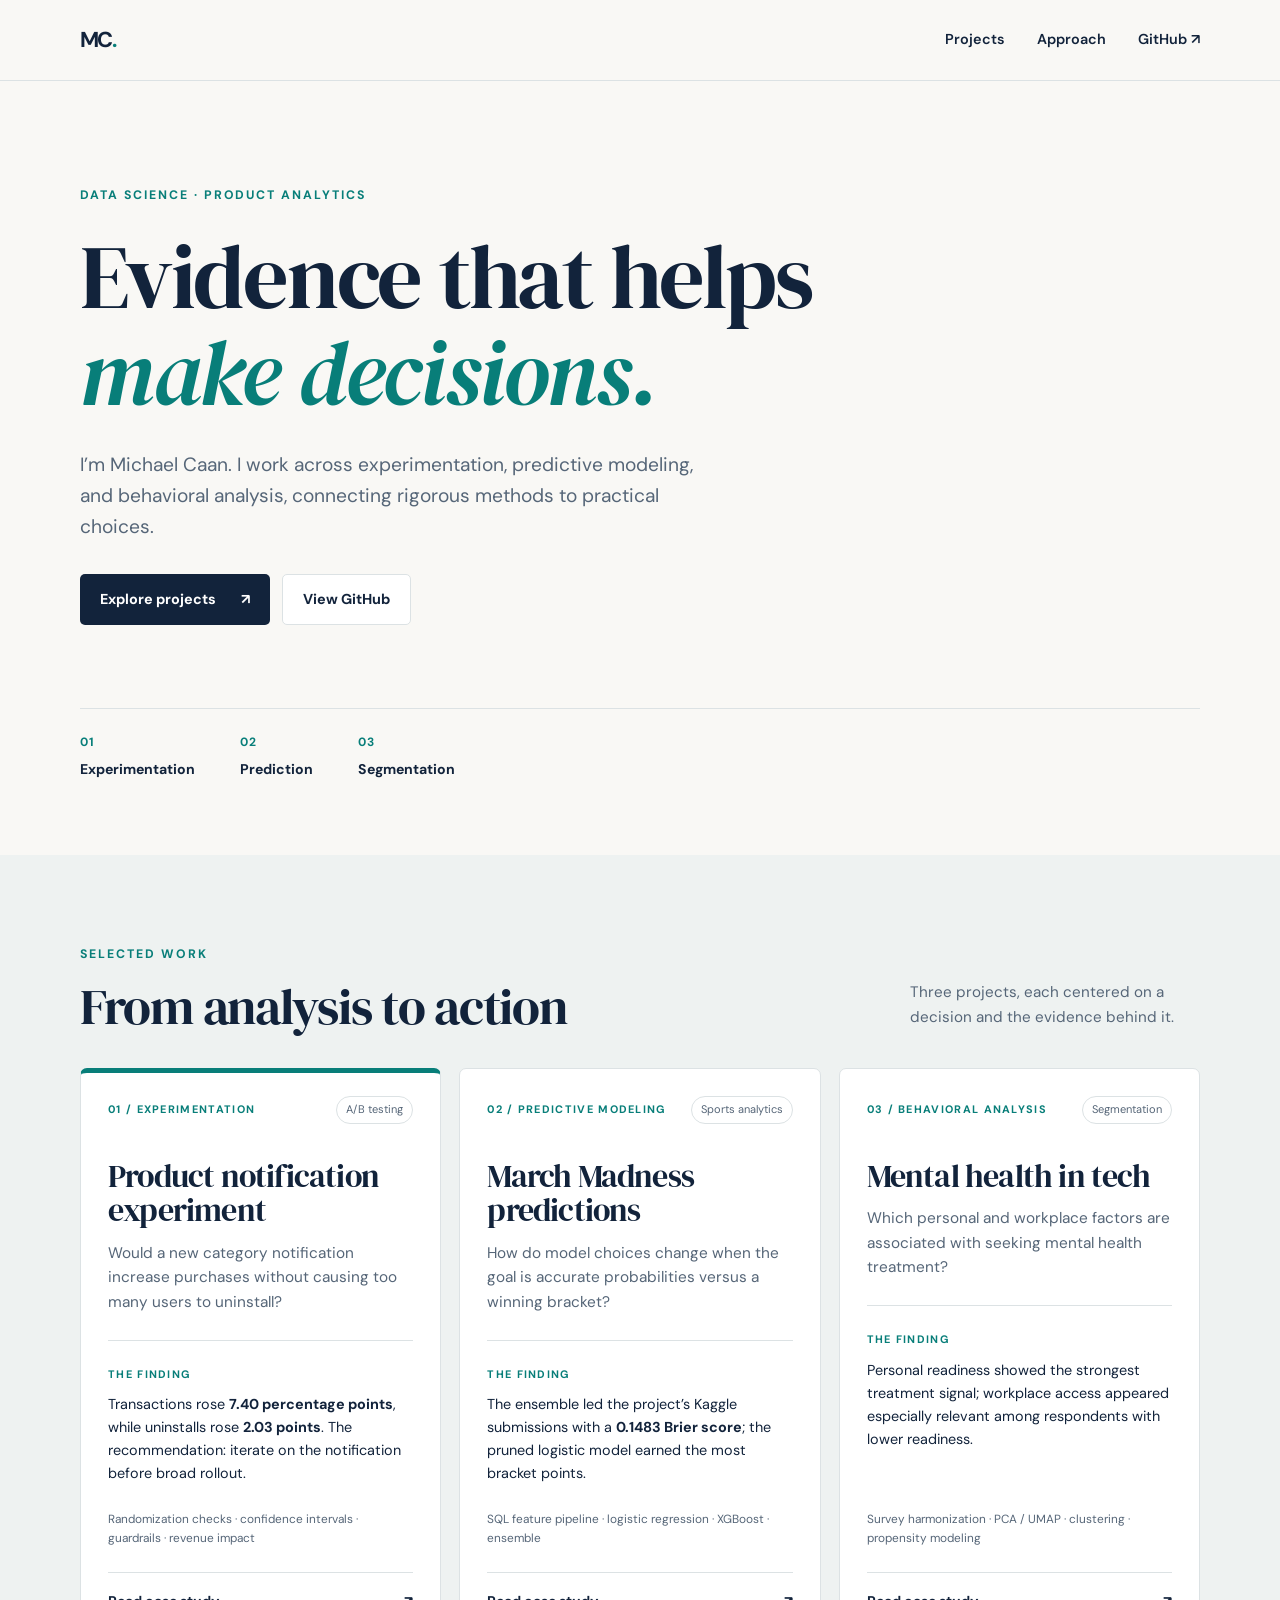
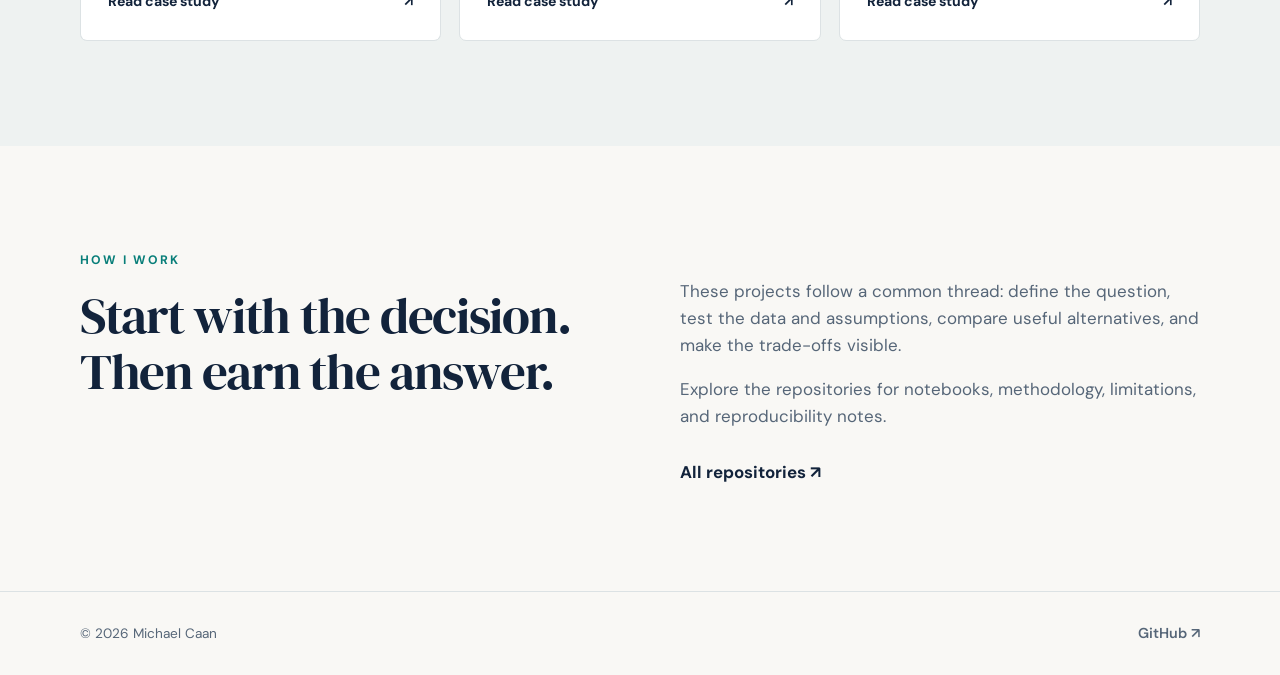
==== index.html @ 9678c69a "Add portfolio homepage for GitHub Pages" ====
<!doctype html>
<html lang="en">
<head>
  <meta charset="utf-8">
  <meta name="viewport" content="width=device-width, initial-scale=1">
  <meta name="description" content="Michael Caan's data science portfolio: experimentation, predictive modeling, and behavioral segmentation.">
  <meta name="theme-color" content="#12233b">
  <meta property="og:title" content="Michael Caan | Data Science Portfolio">
  <meta property="og:description" content="Data science projects in experimentation, predictive modeling, and behavioral segmentation.">
  <meta property="og:type" content="website">
  <meta property="og:url" content="https://mcaan.github.io/portfolio/">
  <title>Michael Caan | Data Science Portfolio</title>
  <link rel="canonical" href="https://mcaan.github.io/portfolio/">
  <link rel="stylesheet" href="styles.css">
</head>
<body>
  <a class="skip-link" href="#main">Skip to content</a>
  <header class="site-header">
    <div class="wrap header-inner">
      <a class="brand" href="#top" aria-label="Michael Caan, home">MC<span class="brand-dot">.</span></a>
      <nav aria-label="Main navigation">
        <a href="#work">Projects</a>
        <a href="#approach">Approach</a>
        <a href="https://github.com/mcaan" target="_blank" rel="noopener noreferrer">GitHub <span aria-hidden="true">↗</span></a>
      </nav>
    </div>
  </header>

  <main id="main">
    <section class="hero wrap" id="top" aria-labelledby="hero-title">
      <p class="eyebrow">DATA SCIENCE · PRODUCT ANALYTICS</p>
      <h1 id="hero-title">Evidence that helps<br><em>make decisions.</em></h1>
      <p class="hero-copy">I’m Michael Caan. I work across experimentation, predictive modeling, and behavioral analysis, connecting rigorous methods to practical choices.</p>
      <div class="hero-actions">
        <a class="button button-primary" href="#work">Explore projects <span aria-hidden="true">↗</span></a>
        <a class="button button-secondary" href="https://github.com/mcaan" target="_blank" rel="noopener noreferrer">View GitHub</a>
      </div>
      <div class="hero-stats" aria-label="Portfolio themes">
        <span>01 <strong>Experimentation</strong></span>
        <span>02 <strong>Prediction</strong></span>
        <span>03 <strong>Segmentation</strong></span>
      </div>
    </section>

    <section class="projects" id="work" aria-labelledby="work-title">
      <div class="wrap">
        <div class="section-heading"><div><p class="eyebrow">SELECTED WORK</p><h2 id="work-title">From analysis to action</h2></div><p>Three projects, each centered on a decision and the evidence behind it.</p></div>
        <div class="project-grid">
          <article class="project-card featured">
            <div class="card-top"><span class="project-number">01 / EXPERIMENTATION</span><span class="pill">A/B testing</span></div>
            <h3>Product notification experiment</h3>
            <p class="card-summary">Would a new category notification increase purchases without causing too many users to uninstall?</p>
            <div class="finding"><span>THE FINDING</span><p>Transactions rose <strong>7.40 percentage points</strong>, while uninstalls rose <strong>2.03 points</strong>. The recommendation: iterate on the notification before broad rollout.</p></div>
            <p class="methods">Randomization checks · confidence intervals · guardrails · revenue impact</p>
            <a class="card-link" href="https://github.com/mcaan/Product-Notification-AB-Test" target="_blank" rel="noopener noreferrer" aria-label="Read the product notification experiment on GitHub">Read case study <span aria-hidden="true">↗</span></a>
          </article>

          <article class="project-card">
            <div class="card-top"><span class="project-number">02 / PREDICTIVE MODELING</span><span class="pill">Sports analytics</span></div>
            <h3>March Madness predictions</h3>
            <p class="card-summary">How do model choices change when the goal is accurate probabilities versus a winning bracket?</p>
            <div class="finding"><span>THE FINDING</span><p>The ensemble led the project’s Kaggle submissions with a <strong>0.1483 Brier score</strong>; the pruned logistic model earned the most bracket points.</p></div>
            <p class="methods">SQL feature pipeline · logistic regression · XGBoost · ensemble</p>
            <a class="card-link" href="https://github.com/mcaan/NCAA-March-Madness-2026" target="_blank" rel="noopener noreferrer" aria-label="Read the March Madness prediction project on GitHub">Read case study <span aria-hidden="true">↗</span></a>
          </article>

          <article class="project-card">
            <div class="card-top"><span class="project-number">03 / BEHAVIORAL ANALYSIS</span><span class="pill">Segmentation</span></div>
            <h3>Mental health in tech</h3>
            <p class="card-summary">Which personal and workplace factors are associated with seeking mental health treatment?</p>
            <div class="finding"><span>THE FINDING</span><p>Personal readiness showed the strongest treatment signal; workplace access appeared especially relevant among respondents with lower readiness.</p></div>
            <p class="methods">Survey harmonization · PCA / UMAP · clustering · propensity modeling</p>
            <a class="card-link" href="https://github.com/mcaan/Open-Sourcing-Mental-Health" target="_blank" rel="noopener noreferrer" aria-label="Read the mental health in tech project on GitHub">Read case study <span aria-hidden="true">↗</span></a>
          </article>
        </div>
      </div>
    </section>

    <section class="approach wrap" id="approach" aria-labelledby="approach-title">
      <div><p class="eyebrow">HOW I WORK</p><h2 id="approach-title">Start with the decision.<br>Then earn the answer.</h2></div>
      <div class="approach-copy"><p>These projects follow a common thread: define the question, test the data and assumptions, compare useful alternatives, and make the trade-offs visible.</p><p>Explore the repositories for notebooks, methodology, limitations, and reproducibility notes.</p><a class="text-link" href="https://github.com/mcaan?tab=repositories" target="_blank" rel="noopener noreferrer">All repositories <span aria-hidden="true">↗</span></a></div>
    </section>
  </main>

  <footer class="site-footer"><div class="wrap footer-inner"><span>© <span id="year">2026</span> Michael Caan</span><a href="https://github.com/mcaan" target="_blank" rel="noopener noreferrer">GitHub <span aria-hidden="true">↗</span></a></div></footer>
  <script>document.getElementById('year').textContent = new Date().getFullYear();</script>
</body>
</html>
---- styles.css ----
@import url('https://fonts.googleapis.com/css2?family=DM+Sans:wght@400;500;600;700&family=DM+Serif+Display:ital@0;1&display=swap');

:root{color-scheme:light;--ink:#12233b;--muted:#566678;--paper:#f9f8f5;--white:#fff;--line:#dce2e4;--accent:#087e79;--accent-dark:#065e5a}*{box-sizing:border-box}html{scroll-behavior:smooth}body{margin:0;background:var(--paper);color:var(--ink);font-family:'DM Sans',Arial,sans-serif;line-height:1.6}a{color:inherit}a:focus-visible{outline:3px solid var(--accent);outline-offset:4px}.wrap{width:min(1120px,calc(100% - 48px));margin-inline:auto}.skip-link{position:absolute;left:12px;top:-60px;background:var(--ink);color:white;padding:10px 16px;z-index:5}.skip-link:focus{top:12px}.site-header{border-bottom:1px solid var(--line);background:rgba(249,248,245,.96)}.header-inner,.footer-inner{display:flex;align-items:center;justify-content:space-between}.header-inner{min-height:80px}.brand{text-decoration:none;font-weight:700;font-size:1.35rem;letter-spacing:-.07em}.brand-dot{color:var(--accent)}nav{display:flex;gap:32px}nav a,.footer-inner a{text-decoration:none;font-size:.9rem;font-weight:600}nav a:hover,.footer-inner a:hover,.text-link:hover{color:var(--accent)}.hero{padding:105px 0 75px}.eyebrow{font-size:.77rem;letter-spacing:.16em;font-weight:700;color:var(--accent);margin:0 0 23px}.hero h1,h2,h3{font-family:'DM Serif Display',Georgia,serif;font-weight:400;line-height:1.08;letter-spacing:-.025em}.hero h1{font-size:clamp(3.45rem,7vw,6.75rem);margin:0 0 28px}.hero h1 em{color:var(--accent);font-weight:400}.hero-copy{font-size:1.2rem;max-width:620px;color:var(--muted);margin:0 0 32px}.hero-actions{display:flex;gap:12px;flex-wrap:wrap}.button{display:inline-flex;align-items:center;justify-content:space-between;gap:25px;border-radius:5px;padding:13px 20px;text-decoration:none;font-weight:700;font-size:.9rem}.button-primary{background:var(--ink);color:white}.button-primary:hover{background:var(--accent-dark)}.button-secondary{border:1px solid var(--line);background:white}.button-secondary:hover{border-color:var(--accent)}.hero-stats{display:flex;gap:45px;margin-top:83px;border-top:1px solid var(--line);padding-top:24px;color:var(--accent);font-size:.75rem;font-weight:700;letter-spacing:.08em}.hero-stats strong{display:block;color:var(--ink);font-size:.88rem;letter-spacing:0;margin-top:5px}.projects{background:#eef2f1;padding:90px 0 105px}.section-heading{display:flex;align-items:end;justify-content:space-between;gap:40px;margin-bottom:34px}.section-heading .eyebrow{margin-bottom:14px}.section-heading h2,.approach h2{font-size:clamp(2.3rem,4vw,3.8rem);margin:0}.section-heading>p{max-width:290px;color:var(--muted);margin:0 0 5px;font-size:.95rem}.project-grid{display:grid;grid-template-columns:repeat(3,minmax(0,1fr));gap:18px}.project-card{background:var(--white);border:1px solid var(--line);border-radius:7px;padding:27px;display:flex;flex-direction:column;min-height:480px}.project-card.featured{border-top:5px solid var(--accent);padding-top:23px}.card-top{display:flex;justify-content:space-between;align-items:center;gap:8px}.project-number,.finding>span{font-size:.68rem;font-weight:700;letter-spacing:.12em;color:var(--accent)}.pill{font-size:.69rem;border:1px solid var(--line);border-radius:30px;padding:4px 9px;white-space:nowrap;color:var(--muted)}.project-card h3{font-size:2rem;margin:35px 0 13px}.card-summary{font-size:.96rem;color:var(--muted);margin:0 0 25px}.finding{border-top:1px solid var(--line);padding-top:19px}.finding p{font-size:.9rem;margin:8px 0 0}.methods{font-size:.74rem;color:var(--muted);margin:auto 0 24px;padding-top:25px}.card-link{border-top:1px solid var(--line);padding-top:17px;display:flex;justify-content:space-between;text-decoration:none;font-weight:700;font-size:.88rem}.card-link:hover{color:var(--accent)}.approach{padding:105px 0;display:grid;grid-template-columns:1fr 1fr;gap:80px}.approach .eyebrow{margin-bottom:18px}.approach-copy{color:var(--muted);font-size:1.06rem;padding-top:27px}.approach-copy p:first-child{margin-top:0}.text-link{display:inline-block;color:var(--ink);font-weight:700;text-decoration:none;margin-top:12px}.site-footer{border-top:1px solid var(--line);padding:30px 0;color:var(--muted);font-size:.85rem}@media(max-width:900px){.project-grid{grid-template-columns:1fr 1fr}.project-card{min-height:440px}.approach{gap:35px}}@media(max-width:650px){.wrap{width:min(100% - 32px,1120px)}.header-inner{min-height:65px}nav{gap:15px}nav a{font-size:.78rem}.hero{padding:75px 0 60px}.hero-stats{gap:18px;flex-wrap:wrap;margin-top:60px}.hero-stats span{min-width:120px}.section-heading{display:block}.section-heading>p{margin-top:15px}.projects{padding:65px 0}.project-grid,.approach{grid-template-columns:1fr}.project-card{min-height:0}.methods{margin-top:24px}.approach{padding:75px 0;gap:12px}.approach-copy{padding-top:0}}
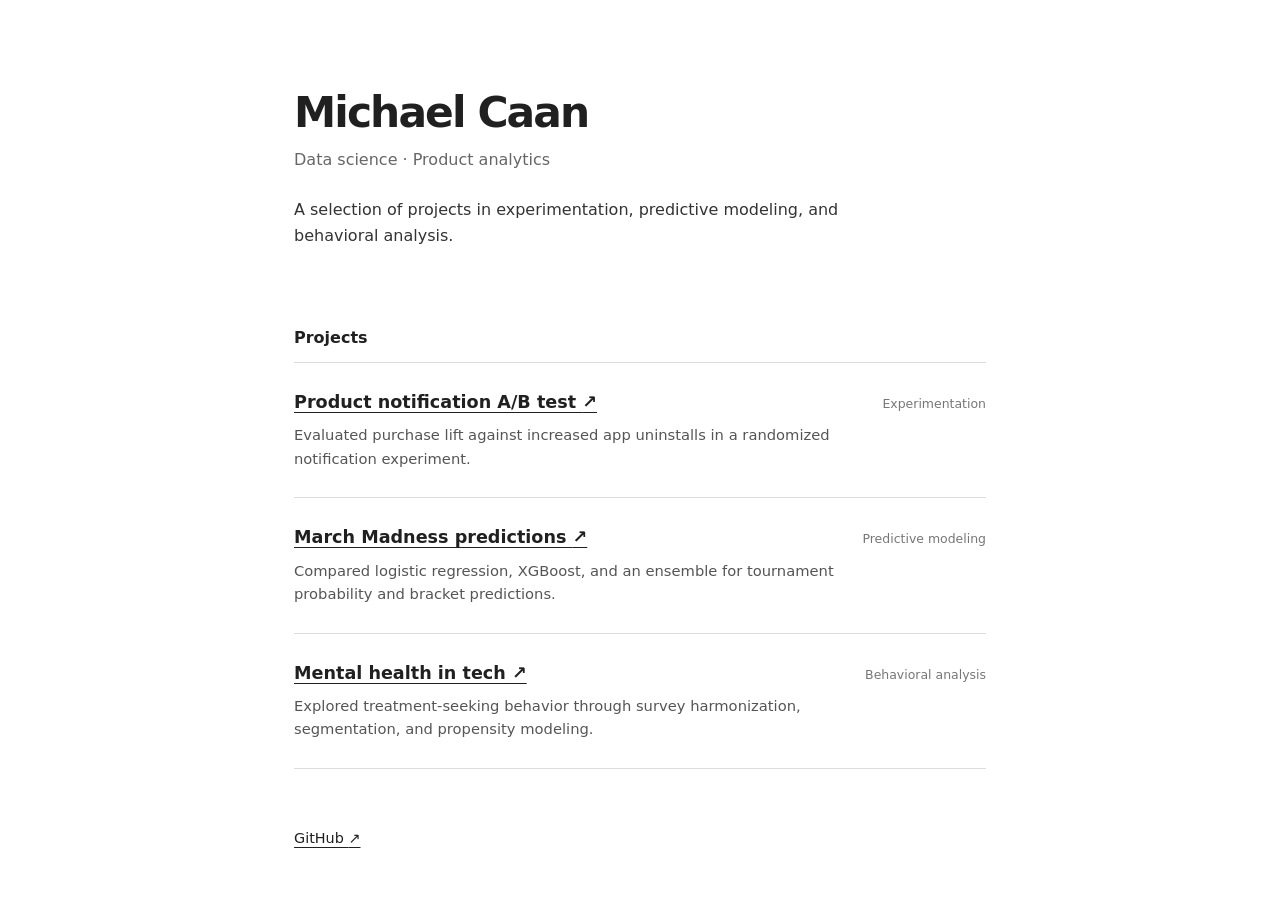
==== commit 0917216b: "Simplify portfolio homepage" ====
--- a/index.html
+++ b/index.html
@@ -3,86 +3,38 @@
 <head>
   <meta charset="utf-8">
   <meta name="viewport" content="width=device-width, initial-scale=1">
-  <meta name="description" content="Michael Caan's data science portfolio: experimentation, predictive modeling, and behavioral segmentation.">
-  <meta name="theme-color" content="#12233b">
-  <meta property="og:title" content="Michael Caan | Data Science Portfolio">
-  <meta property="og:description" content="Data science projects in experimentation, predictive modeling, and behavioral segmentation.">
-  <meta property="og:type" content="website">
-  <meta property="og:url" content="https://mcaan.github.io/portfolio/">
-  <title>Michael Caan | Data Science Portfolio</title>
+  <meta name="description" content="Michael Caan's data science projects in experimentation, predictive modeling, and behavioral analysis.">
+  <title>Michael Caan — Data Science</title>
   <link rel="canonical" href="https://mcaan.github.io/portfolio/">
   <link rel="stylesheet" href="styles.css">
 </head>
 <body>
-  <a class="skip-link" href="#main">Skip to content</a>
-  <header class="site-header">
-    <div class="wrap header-inner">
-      <a class="brand" href="#top" aria-label="Michael Caan, home">MC<span class="brand-dot">.</span></a>
-      <nav aria-label="Main navigation">
-        <a href="#work">Projects</a>
-        <a href="#approach">Approach</a>
-        <a href="https://github.com/mcaan" target="_blank" rel="noopener noreferrer">GitHub <span aria-hidden="true">↗</span></a>
-      </nav>
-    </div>
-  </header>
+  <main class="container">
+    <header class="intro">
+      <h1>Michael Caan</h1>
+      <p>Data science · Product analytics</p>
+      <p class="bio">A selection of projects in experimentation, predictive modeling, and behavioral analysis.</p>
+    </header>
 
-  <main id="main">
-    <section class="hero wrap" id="top" aria-labelledby="hero-title">
-      <p class="eyebrow">DATA SCIENCE · PRODUCT ANALYTICS</p>
-      <h1 id="hero-title">Evidence that helps<br><em>make decisions.</em></h1>
-      <p class="hero-copy">I’m Michael Caan. I work across experimentation, predictive modeling, and behavioral analysis, connecting rigorous methods to practical choices.</p>
-      <div class="hero-actions">
-        <a class="button button-primary" href="#work">Explore projects <span aria-hidden="true">↗</span></a>
-        <a class="button button-secondary" href="https://github.com/mcaan" target="_blank" rel="noopener noreferrer">View GitHub</a>
-      </div>
-      <div class="hero-stats" aria-label="Portfolio themes">
-        <span>01 <strong>Experimentation</strong></span>
-        <span>02 <strong>Prediction</strong></span>
-        <span>03 <strong>Segmentation</strong></span>
-      </div>
+    <section aria-labelledby="projects-heading">
+      <h2 id="projects-heading">Projects</h2>
+      <ul class="projects">
+        <li>
+          <div class="project-heading"><h3><a href="https://github.com/mcaan/Product-Notification-AB-Test">Product notification A/B test <span aria-hidden="true">↗</span></a></h3><span>Experimentation</span></div>
+          <p>Evaluated purchase lift against increased app uninstalls in a randomized notification experiment.</p>
+        </li>
+        <li>
+          <div class="project-heading"><h3><a href="https://github.com/mcaan/NCAA-March-Madness-2026">March Madness predictions <span aria-hidden="true">↗</span></a></h3><span>Predictive modeling</span></div>
+          <p>Compared logistic regression, XGBoost, and an ensemble for tournament probability and bracket predictions.</p>
+        </li>
+        <li>
+          <div class="project-heading"><h3><a href="https://github.com/mcaan/Open-Sourcing-Mental-Health">Mental health in tech <span aria-hidden="true">↗</span></a></h3><span>Behavioral analysis</span></div>
+          <p>Explored treatment-seeking behavior through survey harmonization, segmentation, and propensity modeling.</p>
+        </li>
+      </ul>
     </section>
 
-    <section class="projects" id="work" aria-labelledby="work-title">
-      <div class="wrap">
-        <div class="section-heading"><div><p class="eyebrow">SELECTED WORK</p><h2 id="work-title">From analysis to action</h2></div><p>Three projects, each centered on a decision and the evidence behind it.</p></div>
-        <div class="project-grid">
-          <article class="project-card featured">
-            <div class="card-top"><span class="project-number">01 / EXPERIMENTATION</span><span class="pill">A/B testing</span></div>
-            <h3>Product notification experiment</h3>
-            <p class="card-summary">Would a new category notification increase purchases without causing too many users to uninstall?</p>
-            <div class="finding"><span>THE FINDING</span><p>Transactions rose <strong>7.40 percentage points</strong>, while uninstalls rose <strong>2.03 points</strong>. The recommendation: iterate on the notification before broad rollout.</p></div>
-            <p class="methods">Randomization checks · confidence intervals · guardrails · revenue impact</p>
-            <a class="card-link" href="https://github.com/mcaan/Product-Notification-AB-Test" target="_blank" rel="noopener noreferrer" aria-label="Read the product notification experiment on GitHub">Read case study <span aria-hidden="true">↗</span></a>
-          </article>
-
-          <article class="project-card">
-            <div class="card-top"><span class="project-number">02 / PREDICTIVE MODELING</span><span class="pill">Sports analytics</span></div>
-            <h3>March Madness predictions</h3>
-            <p class="card-summary">How do model choices change when the goal is accurate probabilities versus a winning bracket?</p>
-            <div class="finding"><span>THE FINDING</span><p>The ensemble led the project’s Kaggle submissions with a <strong>0.1483 Brier score</strong>; the pruned logistic model earned the most bracket points.</p></div>
-            <p class="methods">SQL feature pipeline · logistic regression · XGBoost · ensemble</p>
-            <a class="card-link" href="https://github.com/mcaan/NCAA-March-Madness-2026" target="_blank" rel="noopener noreferrer" aria-label="Read the March Madness prediction project on GitHub">Read case study <span aria-hidden="true">↗</span></a>
-          </article>
-
-          <article class="project-card">
-            <div class="card-top"><span class="project-number">03 / BEHAVIORAL ANALYSIS</span><span class="pill">Segmentation</span></div>
-            <h3>Mental health in tech</h3>
-            <p class="card-summary">Which personal and workplace factors are associated with seeking mental health treatment?</p>
-            <div class="finding"><span>THE FINDING</span><p>Personal readiness showed the strongest treatment signal; workplace access appeared especially relevant among respondents with lower readiness.</p></div>
-            <p class="methods">Survey harmonization · PCA / UMAP · clustering · propensity modeling</p>
-            <a class="card-link" href="https://github.com/mcaan/Open-Sourcing-Mental-Health" target="_blank" rel="noopener noreferrer" aria-label="Read the mental health in tech project on GitHub">Read case study <span aria-hidden="true">↗</span></a>
-          </article>
-        </div>
-      </div>
-    </section>
-
-    <section class="approach wrap" id="approach" aria-labelledby="approach-title">
-      <div><p class="eyebrow">HOW I WORK</p><h2 id="approach-title">Start with the decision.<br>Then earn the answer.</h2></div>
-      <div class="approach-copy"><p>These projects follow a common thread: define the question, test the data and assumptions, compare useful alternatives, and make the trade-offs visible.</p><p>Explore the repositories for notebooks, methodology, limitations, and reproducibility notes.</p><a class="text-link" href="https://github.com/mcaan?tab=repositories" target="_blank" rel="noopener noreferrer">All repositories <span aria-hidden="true">↗</span></a></div>
-    </section>
+    <footer><a href="https://github.com/mcaan">GitHub <span aria-hidden="true">↗</span></a></footer>
   </main>
-
-  <footer class="site-footer"><div class="wrap footer-inner"><span>© <span id="year">2026</span> Michael Caan</span><a href="https://github.com/mcaan" target="_blank" rel="noopener noreferrer">GitHub <span aria-hidden="true">↗</span></a></div></footer>
-  <script>document.getElementById('year').textContent = new Date().getFullYear();</script>
 </body>
 </html>
--- a/styles.css
+++ b/styles.css
@@ -1,3 +1,22 @@
-@import url('https://fonts.googleapis.com/css2?family=DM+Sans:wght@400;500;600;700&family=DM+Serif+Display:ital@0;1&display=swap');
-
-:root{color-scheme:light;--ink:#12233b;--muted:#566678;--paper:#f9f8f5;--white:#fff;--line:#dce2e4;--accent:#087e79;--accent-dark:#065e5a}*{box-sizing:border-box}html{scroll-behavior:smooth}body{margin:0;background:var(--paper);color:var(--ink);font-family:'DM Sans',Arial,sans-serif;line-height:1.6}a{color:inherit}a:focus-visible{outline:3px solid var(--accent);outline-offset:4px}.wrap{width:min(1120px,calc(100% - 48px));margin-inline:auto}.skip-link{position:absolute;left:12px;top:-60px;background:var(--ink);color:white;padding:10px 16px;z-index:5}.skip-link:focus{top:12px}.site-header{border-bottom:1px solid var(--line);background:rgba(249,248,245,.96)}.header-inner,.footer-inner{display:flex;align-items:center;justify-content:space-between}.header-inner{min-height:80px}.brand{text-decoration:none;font-weight:700;font-size:1.35rem;letter-spacing:-.07em}.brand-dot{color:var(--accent)}nav{display:flex;gap:32px}nav a,.footer-inner a{text-decoration:none;font-size:.9rem;font-weight:600}nav a:hover,.footer-inner a:hover,.text-link:hover{color:var(--accent)}.hero{padding:105px 0 75px}.eyebrow{font-size:.77rem;letter-spacing:.16em;font-weight:700;color:var(--accent);margin:0 0 23px}.hero h1,h2,h3{font-family:'DM Serif Display',Georgia,serif;font-weight:400;line-height:1.08;letter-spacing:-.025em}.hero h1{font-size:clamp(3.45rem,7vw,6.75rem);margin:0 0 28px}.hero h1 em{color:var(--accent);font-weight:400}.hero-copy{font-size:1.2rem;max-width:620px;color:var(--muted);margin:0 0 32px}.hero-actions{display:flex;gap:12px;flex-wrap:wrap}.button{display:inline-flex;align-items:center;justify-content:space-between;gap:25px;border-radius:5px;padding:13px 20px;text-decoration:none;font-weight:700;font-size:.9rem}.button-primary{background:var(--ink);color:white}.button-primary:hover{background:var(--accent-dark)}.button-secondary{border:1px solid var(--line);background:white}.button-secondary:hover{border-color:var(--accent)}.hero-stats{display:flex;gap:45px;margin-top:83px;border-top:1px solid var(--line);padding-top:24px;color:var(--accent);font-size:.75rem;font-weight:700;letter-spacing:.08em}.hero-stats strong{display:block;color:var(--ink);font-size:.88rem;letter-spacing:0;margin-top:5px}.projects{background:#eef2f1;padding:90px 0 105px}.section-heading{display:flex;align-items:end;justify-content:space-between;gap:40px;margin-bottom:34px}.section-heading .eyebrow{margin-bottom:14px}.section-heading h2,.approach h2{font-size:clamp(2.3rem,4vw,3.8rem);margin:0}.section-heading>p{max-width:290px;color:var(--muted);margin:0 0 5px;font-size:.95rem}.project-grid{display:grid;grid-template-columns:repeat(3,minmax(0,1fr));gap:18px}.project-card{background:var(--white);border:1px solid var(--line);border-radius:7px;padding:27px;display:flex;flex-direction:column;min-height:480px}.project-card.featured{border-top:5px solid var(--accent);padding-top:23px}.card-top{display:flex;justify-content:space-between;align-items:center;gap:8px}.project-number,.finding>span{font-size:.68rem;font-weight:700;letter-spacing:.12em;color:var(--accent)}.pill{font-size:.69rem;border:1px solid var(--line);border-radius:30px;padding:4px 9px;white-space:nowrap;color:var(--muted)}.project-card h3{font-size:2rem;margin:35px 0 13px}.card-summary{font-size:.96rem;color:var(--muted);margin:0 0 25px}.finding{border-top:1px solid var(--line);padding-top:19px}.finding p{font-size:.9rem;margin:8px 0 0}.methods{font-size:.74rem;color:var(--muted);margin:auto 0 24px;padding-top:25px}.card-link{border-top:1px solid var(--line);padding-top:17px;display:flex;justify-content:space-between;text-decoration:none;font-weight:700;font-size:.88rem}.card-link:hover{color:var(--accent)}.approach{padding:105px 0;display:grid;grid-template-columns:1fr 1fr;gap:80px}.approach .eyebrow{margin-bottom:18px}.approach-copy{color:var(--muted);font-size:1.06rem;padding-top:27px}.approach-copy p:first-child{margin-top:0}.text-link{display:inline-block;color:var(--ink);font-weight:700;text-decoration:none;margin-top:12px}.site-footer{border-top:1px solid var(--line);padding:30px 0;color:var(--muted);font-size:.85rem}@media(max-width:900px){.project-grid{grid-template-columns:1fr 1fr}.project-card{min-height:440px}.approach{gap:35px}}@media(max-width:650px){.wrap{width:min(100% - 32px,1120px)}.header-inner{min-height:65px}nav{gap:15px}nav a{font-size:.78rem}.hero{padding:75px 0 60px}.hero-stats{gap:18px;flex-wrap:wrap;margin-top:60px}.hero-stats span{min-width:120px}.section-heading{display:block}.section-heading>p{margin-top:15px}.projects{padding:65px 0}.project-grid,.approach{grid-template-columns:1fr}.project-card{min-height:0}.methods{margin-top:24px}.approach{padding:75px 0;gap:12px}.approach-copy{padding-top:0}}
+:root { color-scheme: light; }
+* { box-sizing: border-box; }
+html { font-family: system-ui, -apple-system, BlinkMacSystemFont, "Segoe UI", sans-serif; }
+body { margin: 0; background: #fff; color: #202020; line-height: 1.6; }
+.container { max-width: 740px; margin: 0 auto; padding: 88px 24px 48px; }
+a { color: inherit; text-decoration-thickness: 1px; text-underline-offset: 4px; }
+a:hover { color: #555; }
+a:focus-visible { outline: 2px solid #202020; outline-offset: 4px; }
+h1, h2, h3, p { margin-top: 0; }
+h1 { font-size: clamp(2rem, 5vw, 2.65rem); font-weight: 600; letter-spacing: -.045em; line-height: 1.2; margin-bottom: 8px; }
+.intro { margin-bottom: 76px; }
+.intro > p { color: #666; margin-bottom: 0; }
+.intro .bio { color: #333; max-width: 570px; margin-top: 25px; }
+h2 { font-size: 1rem; font-weight: 600; margin-bottom: 12px; }
+.projects { list-style: none; padding: 0; margin: 0; border-top: 1px solid #ddd; }
+.projects li { padding: 25px 0 27px; border-bottom: 1px solid #ddd; }
+.project-heading { display: flex; justify-content: space-between; align-items: baseline; gap: 18px; }
+h3 { font-size: 1.1rem; font-weight: 600; margin-bottom: 7px; }
+.project-heading > span { font-size: .78rem; color: #777; white-space: nowrap; }
+.projects p { color: #555; font-size: .92rem; margin-bottom: 0; max-width: 590px; }
+footer { margin-top: 58px; font-size: .9rem; }
+@media (max-width: 540px) { .container { padding-top: 58px; } .intro { margin-bottom: 55px; } .project-heading { display: block; } .project-heading > span { display: block; margin-bottom: 8px; } }
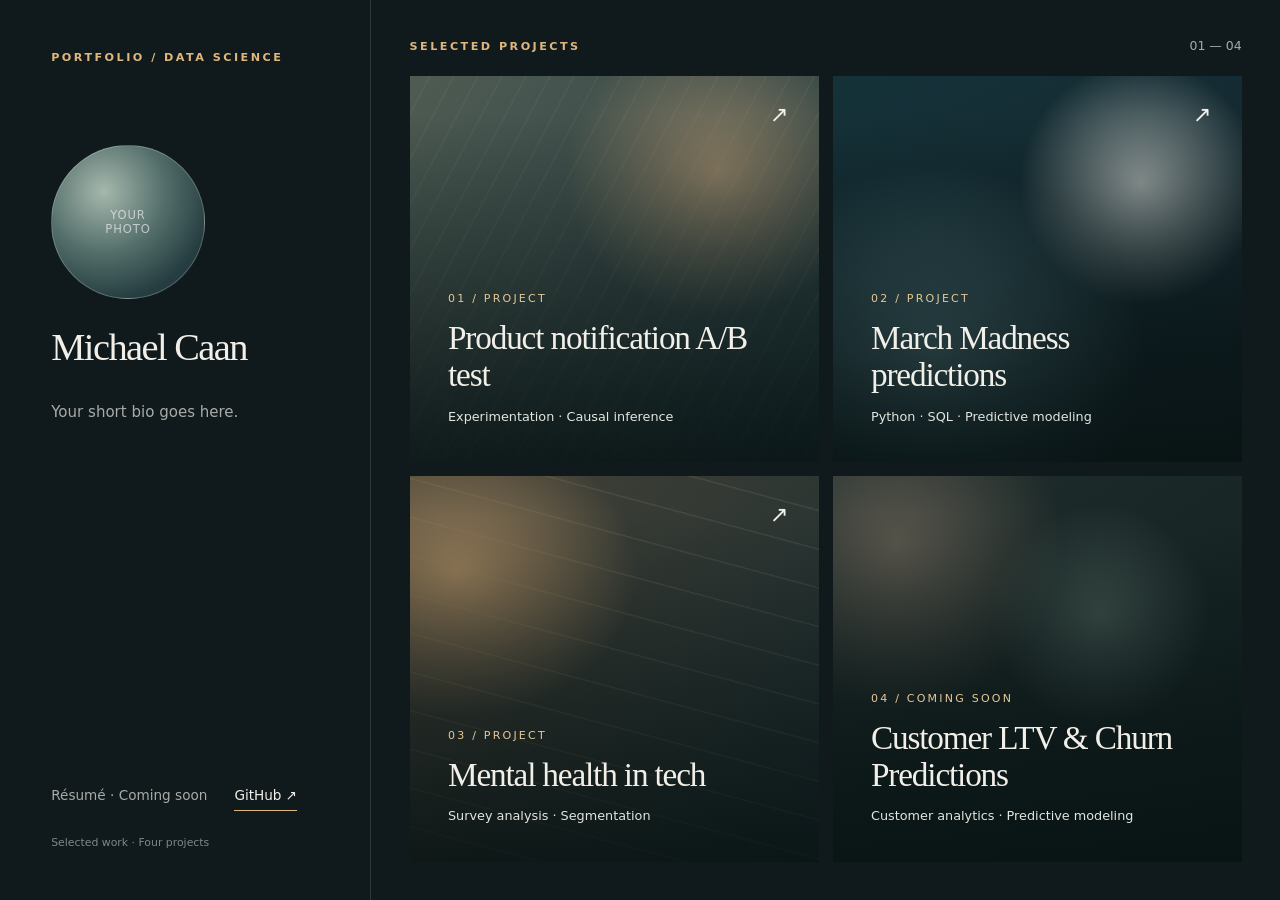
==== commit 54218f62: "Update portfolio homepage" ====
--- a/index.html
+++ b/index.html
@@ -3,38 +3,31 @@
 <head>
   <meta charset="utf-8">
   <meta name="viewport" content="width=device-width, initial-scale=1">
-  <meta name="description" content="Michael Caan's data science projects in experimentation, predictive modeling, and behavioral analysis.">
+  <meta name="description" content="Michael Caan’s data science projects in experimentation, predictive modeling, and behavioral analysis.">
   <title>Michael Caan — Data Science</title>
-  <link rel="canonical" href="https://mcaan.github.io/portfolio/">
+  <link rel="canonical" href="https://mcaan.github.io/">
   <link rel="stylesheet" href="styles.css">
 </head>
 <body>
-  <main class="container">
-    <header class="intro">
+  <div class="shell">
+    <aside class="sidebar" aria-label="Profile and navigation">
+      <div class="eyebrow">Portfolio / Data Science</div>
+      <div class="portrait" aria-label="Profile photo placeholder">YOUR<br>PHOTO</div>
       <h1>Michael Caan</h1>
-      <p>Data science · Product analytics</p>
-      <p class="bio">A selection of projects in experimentation, predictive modeling, and behavioral analysis.</p>
-    </header>
-
-    <section aria-labelledby="projects-heading">
-      <h2 id="projects-heading">Projects</h2>
-      <ul class="projects">
-        <li>
-          <div class="project-heading"><h3><a href="https://github.com/mcaan/Product-Notification-AB-Test">Product notification A/B test <span aria-hidden="true">↗</span></a></h3><span>Experimentation</span></div>
-          <p>Evaluated purchase lift against increased app uninstalls in a randomized notification experiment.</p>
-        </li>
-        <li>
-          <div class="project-heading"><h3><a href="https://github.com/mcaan/NCAA-March-Madness-2026">March Madness predictions <span aria-hidden="true">↗</span></a></h3><span>Predictive modeling</span></div>
-          <p>Compared logistic regression, XGBoost, and an ensemble for tournament probability and bracket predictions.</p>
-        </li>
-        <li>
-          <div class="project-heading"><h3><a href="https://github.com/mcaan/Open-Sourcing-Mental-Health">Mental health in tech <span aria-hidden="true">↗</span></a></h3><span>Behavioral analysis</span></div>
-          <p>Explored treatment-seeking behavior through survey harmonization, segmentation, and propensity modeling.</p>
-        </li>
-      </ul>
-    </section>
-
-    <footer><a href="https://github.com/mcaan">GitHub <span aria-hidden="true">↗</span></a></footer>
-  </main>
+      <p class="bio">Your short bio goes here.</p>
+      <nav class="nav" aria-label="Main links"><span class="nav-placeholder" aria-label="Résumé coming soon">Résumé · Coming soon</span><a href="https://github.com/mcaan">GitHub ↗</a></nav>
+      <div class="foot">Selected work · Four projects</div>
+    </aside>
+    <main class="content" id="projects">
+      <header class="top"><span class="eyebrow">Selected projects</span><p>01 — 04</p></header>
+      <div class="grid">
+        <!-- Project links currently open their GitHub repositories. Update them to rendered project pages when available. -->
+        <a class="card one" href="https://github.com/mcaan/Product-Notification-AB-Test" aria-label="View project one"><span class="arrow" aria-hidden="true">↗</span><div class="card-inner"><span class="number">01 / PROJECT</span><h2>Product notification A/B test</h2><p>Experimentation · Causal inference</p></div></a>
+        <a class="card two" href="https://github.com/mcaan/NCAA-March-Madness-2026" aria-label="View project two"><span class="arrow" aria-hidden="true">↗</span><div class="card-inner"><span class="number">02 / PROJECT</span><h2>March Madness predictions</h2><p>Python · SQL · Predictive modeling</p></div></a>
+        <a class="card three" href="https://github.com/mcaan/Open-Sourcing-Mental-Health" aria-label="View project three"><span class="arrow" aria-hidden="true">↗</span><div class="card-inner"><span class="number">03 / PROJECT</span><h2>Mental health in tech</h2><p>Survey analysis · Segmentation</p></div></a>
+        <div class="card four upcoming" aria-label="Customer LTV and Churn Predictions, coming soon"><div class="card-inner"><span class="number">04 / COMING SOON</span><h2>Customer LTV &amp; Churn Predictions</h2><p>Customer analytics · Predictive modeling</p></div></div>
+      </div>
+    </main>
+  </div>
 </body>
 </html>
--- a/styles.css
+++ b/styles.css
@@ -1,22 +1,8 @@
-:root { color-scheme: light; }
-* { box-sizing: border-box; }
-html { font-family: system-ui, -apple-system, BlinkMacSystemFont, "Segoe UI", sans-serif; }
-body { margin: 0; background: #fff; color: #202020; line-height: 1.6; }
-.container { max-width: 740px; margin: 0 auto; padding: 88px 24px 48px; }
-a { color: inherit; text-decoration-thickness: 1px; text-underline-offset: 4px; }
-a:hover { color: #555; }
-a:focus-visible { outline: 2px solid #202020; outline-offset: 4px; }
-h1, h2, h3, p { margin-top: 0; }
-h1 { font-size: clamp(2rem, 5vw, 2.65rem); font-weight: 600; letter-spacing: -.045em; line-height: 1.2; margin-bottom: 8px; }
-.intro { margin-bottom: 76px; }
-.intro > p { color: #666; margin-bottom: 0; }
-.intro .bio { color: #333; max-width: 570px; margin-top: 25px; }
-h2 { font-size: 1rem; font-weight: 600; margin-bottom: 12px; }
-.projects { list-style: none; padding: 0; margin: 0; border-top: 1px solid #ddd; }
-.projects li { padding: 25px 0 27px; border-bottom: 1px solid #ddd; }
-.project-heading { display: flex; justify-content: space-between; align-items: baseline; gap: 18px; }
-h3 { font-size: 1.1rem; font-weight: 600; margin-bottom: 7px; }
-.project-heading > span { font-size: .78rem; color: #777; white-space: nowrap; }
-.projects p { color: #555; font-size: .92rem; margin-bottom: 0; max-width: 590px; }
-footer { margin-top: 58px; font-size: .9rem; }
-@media (max-width: 540px) { .container { padding-top: 58px; } .intro { margin-bottom: 55px; } .project-heading { display: block; } .project-heading > span { display: block; margin-bottom: 8px; } }
+    :root{color-scheme:dark;--ink:#f2efe8;--muted:#a8aba8;--line:#ffffff20;--bg:#10191b}
+    *{box-sizing:border-box}html{scroll-behavior:smooth}body{margin:0;background:var(--bg);color:var(--ink);font-family:Inter,ui-sans-serif,system-ui,-apple-system,Segoe UI,sans-serif}a{color:inherit}a:focus-visible{outline:3px solid #e9bd79;outline-offset:4px}
+    .shell{min-height:100svh;display:grid;grid-template-columns:minmax(270px,29%) 1fr}.sidebar{padding:clamp(30px,4vw,72px);display:flex;flex-direction:column;border-right:1px solid var(--line);min-height:100svh}.eyebrow{font-size:.7rem;letter-spacing:.22em;text-transform:uppercase;color:#dfb77e;font-weight:700}.portrait{width:clamp(110px,12vw,164px);aspect-ratio:1;border-radius:50%;margin:clamp(36px,9vh,100px) 0 28px;background:radial-gradient(circle at 34% 30%,#a6b8ad,#536e6a 42%,#253c40 75%);border:1px solid #ffffff38;display:grid;place-items:center;color:#fff9;font-size:.72rem;letter-spacing:.08em;text-align:center;overflow:hidden}.portrait img{width:100%;height:100%;object-fit:cover}.sidebar h1{font-family:Georgia,serif;font-size:clamp(2.15rem,3vw,3.6rem);font-weight:400;line-height:1.05;letter-spacing:-.04em;margin:0 0 18px}.bio{max-width:29ch;line-height:1.7;color:var(--muted);font-size:.94rem}.nav{margin-top:auto;padding-top:42px;display:flex;flex-wrap:wrap;gap:14px 27px}.nav a{text-decoration:none;border-bottom:1px solid #dcb881;padding-bottom:7px;font-size:.85rem}.nav a:hover{color:#e9bd79}.foot{font-size:.68rem;color:#7d8988;margin-top:25px}
+    .content{padding:clamp(22px,3vw,48px);display:flex;flex-direction:column;min-width:0}.top{display:flex;justify-content:space-between;align-items:baseline;gap:20px;margin-bottom:23px}.top p{margin:0;font-size:.78rem;color:var(--muted)}.grid{flex:1;display:grid;grid-template-columns:repeat(2,minmax(0,1fr));grid-template-rows:repeat(2,minmax(270px,1fr));gap:14px}.card{position:relative;isolation:isolate;display:flex;align-items:end;overflow:hidden;min-height:280px;text-decoration:none;background:#34474a}.card::before{content:"";position:absolute;inset:0;z-index:-2;transition:transform .6s ease;transform:scale(1.01)}.card::after{content:"";position:absolute;inset:0;z-index:-1;background:linear-gradient(180deg,#0c15142b 10%,#071111d9 100%)}.card:hover::before,.card:focus-visible::before{transform:scale(1.07)}.one::before{background:radial-gradient(ellipse at 75% 25%,#deb687a6,transparent 35%),repeating-linear-gradient(118deg,transparent 0 19px,#e0d4af13 20px 21px),linear-gradient(135deg,#5c6a60,#243d43)}.two::before{background:radial-gradient(circle at 75% 28%,#b1bab9,transparent 29%),radial-gradient(ellipse at 25% 72%,#537b83,transparent 48%),linear-gradient(155deg,#173841,#122027)}.three::before{background:radial-gradient(ellipse at 12% 25%,#b69469,transparent 35%),repeating-linear-gradient(15deg,transparent 0 35px,#e7c99620 36px 37px),linear-gradient(130deg,#534c3e,#1d3236)}.four::before{background:radial-gradient(circle at 65% 36%,#76958b,transparent 30%),radial-gradient(circle at 16% 18%,#b5a38f,transparent 35%),linear-gradient(145deg,#374a48,#14282b)}.card-inner{padding:clamp(22px,3vw,40px);width:100%}.number{font-size:.69rem;letter-spacing:.2em;color:#e4c798}.card h2{font-family:Georgia,serif;font-weight:400;font-size:clamp(1.8rem,2.6vw,3rem);letter-spacing:-.035em;line-height:1.12;margin:13px 0 15px}.card p{margin:0;font-size:.8rem;color:#e3e5df}.arrow{position:absolute;right:30px;top:25px;font-size:1.4rem;transition:transform .25s}.card:hover .arrow{transform:translate(4px,-4px)}
+    @media(max-width:900px){.shell{grid-template-columns:1fr}.sidebar{min-height:0;padding:30px;border-right:0;border-bottom:1px solid var(--line)}.portrait{margin:25px 0;width:105px}.nav{margin-top:8px;padding-top:15px}.content{padding:22px}.grid{grid-template-rows:repeat(2,minmax(250px,1fr))}}@media(max-width:600px){.grid{grid-template-columns:1fr;grid-template-rows:none}.card{min-height:270px}.top{align-items:start}.top p{text-align:right}}
+    @media(prefers-reduced-motion:reduce){html{scroll-behavior:auto}.card::before,.arrow{transition:none}}
+.upcoming{cursor:default}.upcoming::after{background:linear-gradient(180deg,#0c15148a 10%,#071111e8 100%)}.upcoming:hover::before{transform:scale(1.01)}
+.nav-placeholder{font-size:.85rem;color:var(--muted);padding-bottom:7px}
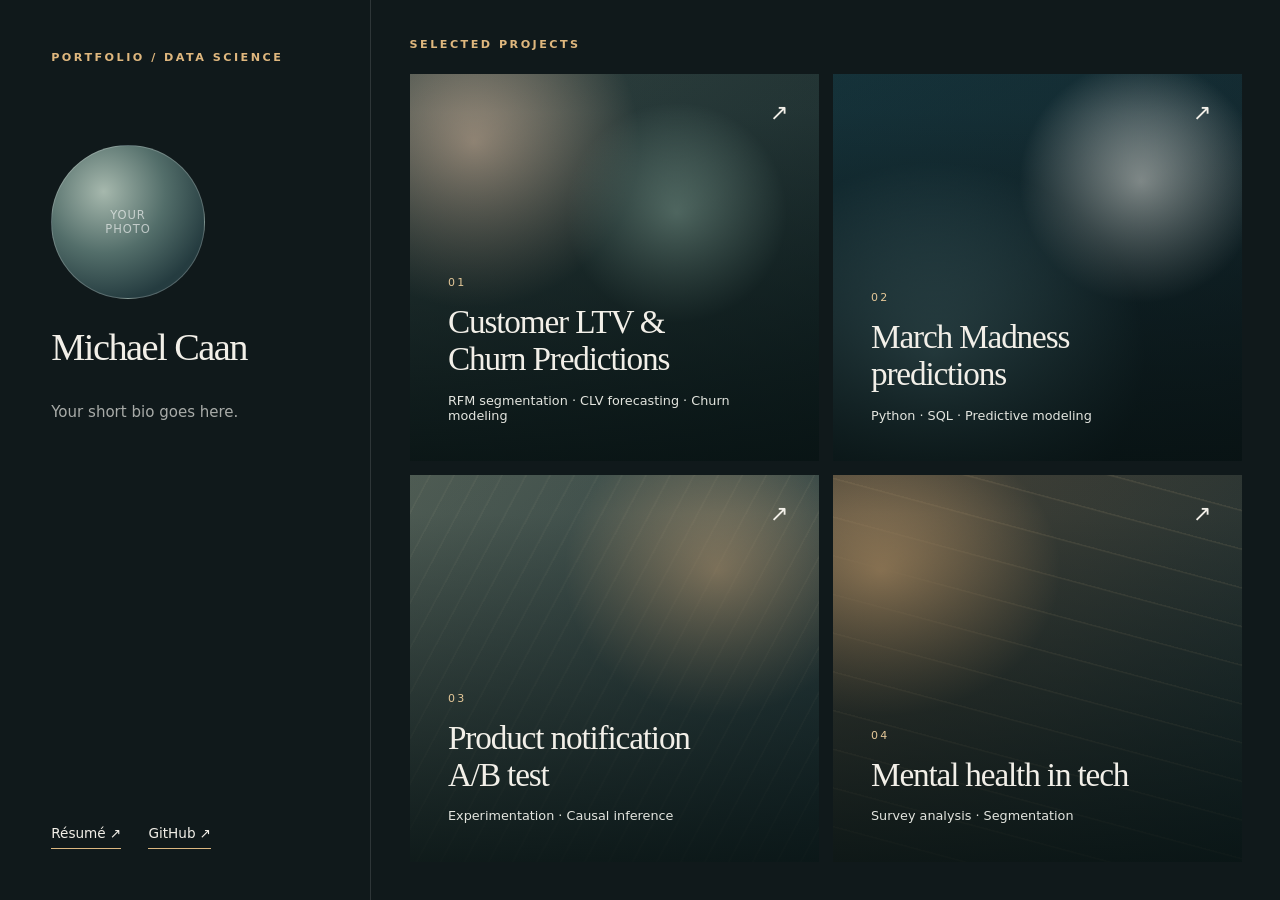
==== commit b4444a57: "updated layout" ====
--- a/index.html
+++ b/index.html
@@ -15,17 +15,16 @@
       <div class="portrait" aria-label="Profile photo placeholder">YOUR<br>PHOTO</div>
       <h1>Michael Caan</h1>
       <p class="bio">Your short bio goes here.</p>
-      <nav class="nav" aria-label="Main links"><span class="nav-placeholder" aria-label="Résumé coming soon">Résumé · Coming soon</span><a href="https://github.com/mcaan">GitHub ↗</a></nav>
-      <div class="foot">Selected work · Four projects</div>
+      <nav class="nav" aria-label="Main links"><a href="resume.html">Résumé ↗</a><a href="https://github.com/mcaan">GitHub ↗</a></nav>
     </aside>
     <main class="content" id="projects">
-      <header class="top"><span class="eyebrow">Selected projects</span><p>01 — 04</p></header>
+      <header class="top"><span class="eyebrow">Selected projects</span></header>
       <div class="grid">
         <!-- Project links currently open their GitHub repositories. Update them to rendered project pages when available. -->
-        <a class="card one" href="https://github.com/mcaan/Product-Notification-AB-Test" aria-label="View project one"><span class="arrow" aria-hidden="true">↗</span><div class="card-inner"><span class="number">01 / PROJECT</span><h2>Product notification A/B test</h2><p>Experimentation · Causal inference</p></div></a>
-        <a class="card two" href="https://github.com/mcaan/NCAA-March-Madness-2026" aria-label="View project two"><span class="arrow" aria-hidden="true">↗</span><div class="card-inner"><span class="number">02 / PROJECT</span><h2>March Madness predictions</h2><p>Python · SQL · Predictive modeling</p></div></a>
-        <a class="card three" href="https://github.com/mcaan/Open-Sourcing-Mental-Health" aria-label="View project three"><span class="arrow" aria-hidden="true">↗</span><div class="card-inner"><span class="number">03 / PROJECT</span><h2>Mental health in tech</h2><p>Survey analysis · Segmentation</p></div></a>
-        <div class="card four upcoming" aria-label="Customer LTV and Churn Predictions, coming soon"><div class="card-inner"><span class="number">04 / COMING SOON</span><h2>Customer LTV &amp; Churn Predictions</h2><p>Customer analytics · Predictive modeling</p></div></div>
+        <a class="card four" href="https://github.com/mcaan/LTV-Churn-Online-Retail" aria-label="View Customer LTV and Churn Predictions project"><span class="arrow" aria-hidden="true">↗</span><div class="card-inner"><span class="number">01</span><h2>Customer LTV &amp;<br>Churn Predictions</h2><p>RFM segmentation · CLV forecasting · Churn modeling</p></div></a>
+        <a class="card two" href="https://github.com/mcaan/NCAA-March-Madness-2026" aria-label="View project two"><span class="arrow" aria-hidden="true">↗</span><div class="card-inner"><span class="number">02</span><h2>March Madness predictions</h2><p>Python · SQL · Predictive modeling</p></div></a>
+        <a class="card one" href="https://github.com/mcaan/Product-Notification-AB-Test" aria-label="View Product notification A/B test project"><span class="arrow" aria-hidden="true">↗</span><div class="card-inner"><span class="number">03</span><h2>Product notification<br>A/B test</h2><p>Experimentation · Causal inference</p></div></a>
+        <a class="card three" href="https://github.com/mcaan/Open-Sourcing-Mental-Health" aria-label="View Mental health in tech project"><span class="arrow" aria-hidden="true">↗</span><div class="card-inner"><span class="number">04</span><h2>Mental health in tech</h2><p>Survey analysis · Segmentation</p></div></a>
       </div>
     </main>
   </div>
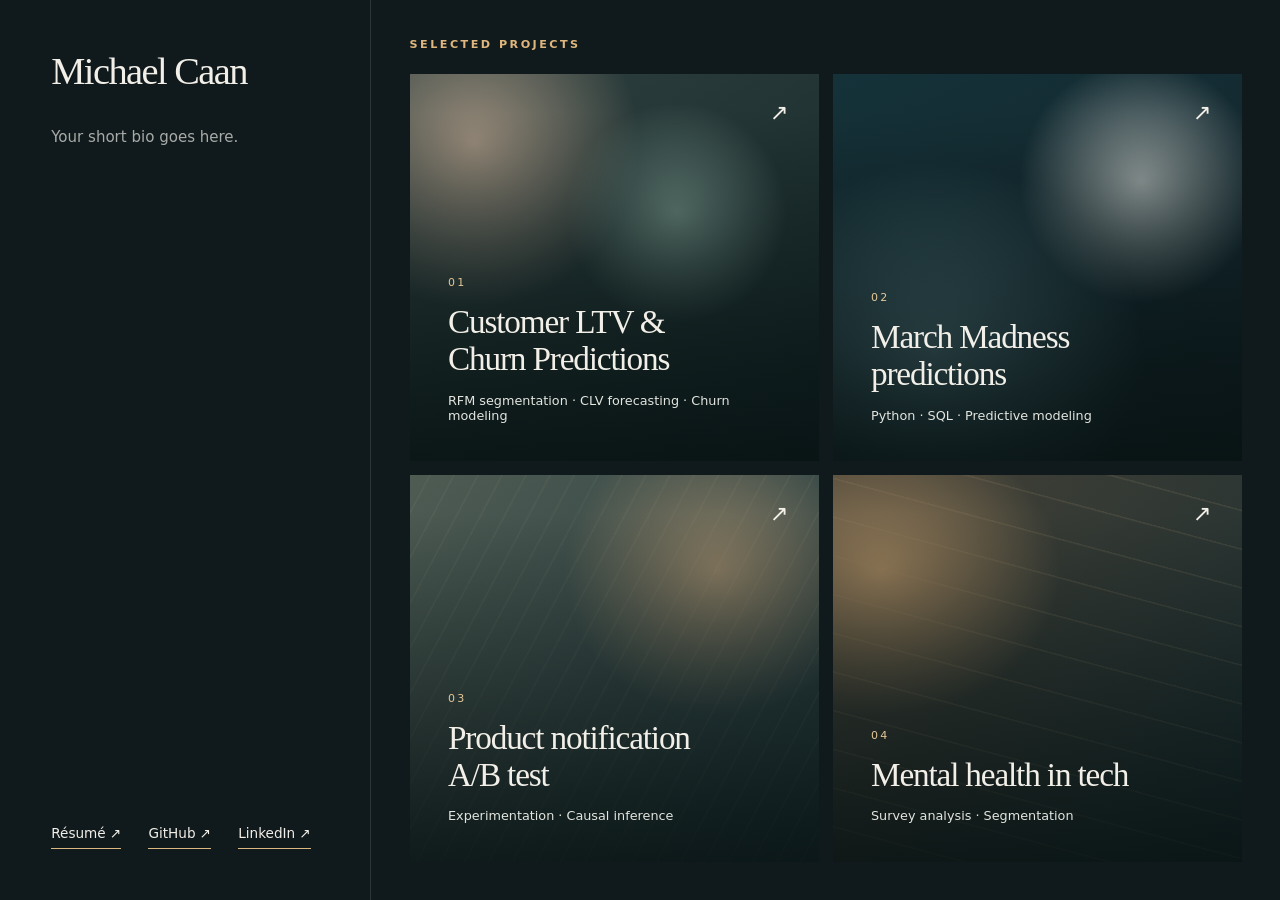
==== commit 84b9d6cb: "updated navigation links" ====
--- a/index.html
+++ b/index.html
@@ -11,20 +11,18 @@
 <body>
   <div class="shell">
     <aside class="sidebar" aria-label="Profile and navigation">
-      <div class="eyebrow">Portfolio / Data Science</div>
-      <div class="portrait" aria-label="Profile photo placeholder">YOUR<br>PHOTO</div>
       <h1>Michael Caan</h1>
       <p class="bio">Your short bio goes here.</p>
-      <nav class="nav" aria-label="Main links"><a href="resume.html">Résumé ↗</a><a href="https://github.com/mcaan">GitHub ↗</a></nav>
+      <nav class="nav" aria-label="Main links"><a href="resume.html">Résumé ↗</a><a href="https://github.com/mcaan">GitHub ↗</a><a href="https://www.linkedin.com/in/mcaan/">LinkedIn ↗</a></nav>
     </aside>
     <main class="content" id="projects">
       <header class="top"><span class="eyebrow">Selected projects</span></header>
       <div class="grid">
         <!-- Project links currently open their GitHub repositories. Update them to rendered project pages when available. -->
-        <a class="card four" href="https://github.com/mcaan/LTV-Churn-Online-Retail" aria-label="View Customer LTV and Churn Predictions project"><span class="arrow" aria-hidden="true">↗</span><div class="card-inner"><span class="number">01</span><h2>Customer LTV &amp;<br>Churn Predictions</h2><p>RFM segmentation · CLV forecasting · Churn modeling</p></div></a>
-        <a class="card two" href="https://github.com/mcaan/NCAA-March-Madness-2026" aria-label="View project two"><span class="arrow" aria-hidden="true">↗</span><div class="card-inner"><span class="number">02</span><h2>March Madness predictions</h2><p>Python · SQL · Predictive modeling</p></div></a>
-        <a class="card one" href="https://github.com/mcaan/Product-Notification-AB-Test" aria-label="View Product notification A/B test project"><span class="arrow" aria-hidden="true">↗</span><div class="card-inner"><span class="number">03</span><h2>Product notification<br>A/B test</h2><p>Experimentation · Causal inference</p></div></a>
-        <a class="card three" href="https://github.com/mcaan/Open-Sourcing-Mental-Health" aria-label="View Mental health in tech project"><span class="arrow" aria-hidden="true">↗</span><div class="card-inner"><span class="number">04</span><h2>Mental health in tech</h2><p>Survey analysis · Segmentation</p></div></a>
+        <a class="card four" href="projects/customer-ltv-churn.html" aria-label="View Customer LTV and Churn Predictions case study"><span class="arrow" aria-hidden="true">↗</span><div class="card-inner"><span class="number">01</span><h2>Customer LTV &amp;<br>Churn Predictions</h2><p>RFM segmentation · CLV forecasting · Churn modeling</p></div></a>
+        <a class="card two" href="projects/march-madness.html" aria-label="View March Madness predictions case study"><span class="arrow" aria-hidden="true">↗</span><div class="card-inner"><span class="number">02</span><h2>March Madness predictions</h2><p>Python · SQL · Predictive modeling</p></div></a>
+        <a class="card one" href="projects/notification-ab-test.html" aria-label="View Product notification A/B test case study"><span class="arrow" aria-hidden="true">↗</span><div class="card-inner"><span class="number">03</span><h2>Product notification<br>A/B test</h2><p>Experimentation · Causal inference</p></div></a>
+        <a class="card three" href="projects/mental-health-tech.html" aria-label="View Mental health in tech case study"><span class="arrow" aria-hidden="true">↗</span><div class="card-inner"><span class="number">04</span><h2>Mental health in tech</h2><p>Survey analysis · Segmentation</p></div></a>
       </div>
     </main>
   </div>
--- a/styles.css
+++ b/styles.css
@@ -1,8 +1,7 @@
     :root{color-scheme:dark;--ink:#f2efe8;--muted:#a8aba8;--line:#ffffff20;--bg:#10191b}
     *{box-sizing:border-box}html{scroll-behavior:smooth}body{margin:0;background:var(--bg);color:var(--ink);font-family:Inter,ui-sans-serif,system-ui,-apple-system,Segoe UI,sans-serif}a{color:inherit}a:focus-visible{outline:3px solid #e9bd79;outline-offset:4px}
-    .shell{min-height:100svh;display:grid;grid-template-columns:minmax(270px,29%) 1fr}.sidebar{padding:clamp(30px,4vw,72px);display:flex;flex-direction:column;border-right:1px solid var(--line);min-height:100svh}.eyebrow{font-size:.7rem;letter-spacing:.22em;text-transform:uppercase;color:#dfb77e;font-weight:700}.portrait{width:clamp(110px,12vw,164px);aspect-ratio:1;border-radius:50%;margin:clamp(36px,9vh,100px) 0 28px;background:radial-gradient(circle at 34% 30%,#a6b8ad,#536e6a 42%,#253c40 75%);border:1px solid #ffffff38;display:grid;place-items:center;color:#fff9;font-size:.72rem;letter-spacing:.08em;text-align:center;overflow:hidden}.portrait img{width:100%;height:100%;object-fit:cover}.sidebar h1{font-family:Georgia,serif;font-size:clamp(2.15rem,3vw,3.6rem);font-weight:400;line-height:1.05;letter-spacing:-.04em;margin:0 0 18px}.bio{max-width:29ch;line-height:1.7;color:var(--muted);font-size:.94rem}.nav{margin-top:auto;padding-top:42px;display:flex;flex-wrap:wrap;gap:14px 27px}.nav a{text-decoration:none;border-bottom:1px solid #dcb881;padding-bottom:7px;font-size:.85rem}.nav a:hover{color:#e9bd79}.foot{font-size:.68rem;color:#7d8988;margin-top:25px}
+    .shell{min-height:100svh;display:grid;grid-template-columns:minmax(270px,29%) 1fr}.sidebar{padding:clamp(30px,4vw,72px);display:flex;flex-direction:column;border-right:1px solid var(--line);min-height:100svh}.eyebrow{font-size:.7rem;letter-spacing:.22em;text-transform:uppercase;color:#dfb77e;font-weight:700}.sidebar h1{font-family:Georgia,serif;font-size:clamp(2.15rem,3vw,3.6rem);font-weight:400;line-height:1.05;letter-spacing:-.04em;margin:0 0 18px}.bio{max-width:29ch;line-height:1.7;color:var(--muted);font-size:.94rem}.nav{margin-top:auto;padding-top:42px;display:flex;flex-wrap:wrap;gap:14px 27px}.nav a{text-decoration:none;border-bottom:1px solid #dcb881;padding-bottom:7px;font-size:.85rem}.nav a:hover{color:#e9bd79}
     .content{padding:clamp(22px,3vw,48px);display:flex;flex-direction:column;min-width:0}.top{display:flex;justify-content:space-between;align-items:baseline;gap:20px;margin-bottom:23px}.top p{margin:0;font-size:.78rem;color:var(--muted)}.grid{flex:1;display:grid;grid-template-columns:repeat(2,minmax(0,1fr));grid-template-rows:repeat(2,minmax(270px,1fr));gap:14px}.card{position:relative;isolation:isolate;display:flex;align-items:end;overflow:hidden;min-height:280px;text-decoration:none;background:#34474a}.card::before{content:"";position:absolute;inset:0;z-index:-2;transition:transform .6s ease;transform:scale(1.01)}.card::after{content:"";position:absolute;inset:0;z-index:-1;background:linear-gradient(180deg,#0c15142b 10%,#071111d9 100%)}.card:hover::before,.card:focus-visible::before{transform:scale(1.07)}.one::before{background:radial-gradient(ellipse at 75% 25%,#deb687a6,transparent 35%),repeating-linear-gradient(118deg,transparent 0 19px,#e0d4af13 20px 21px),linear-gradient(135deg,#5c6a60,#243d43)}.two::before{background:radial-gradient(circle at 75% 28%,#b1bab9,transparent 29%),radial-gradient(ellipse at 25% 72%,#537b83,transparent 48%),linear-gradient(155deg,#173841,#122027)}.three::before{background:radial-gradient(ellipse at 12% 25%,#b69469,transparent 35%),repeating-linear-gradient(15deg,transparent 0 35px,#e7c99620 36px 37px),linear-gradient(130deg,#534c3e,#1d3236)}.four::before{background:radial-gradient(circle at 65% 36%,#76958b,transparent 30%),radial-gradient(circle at 16% 18%,#b5a38f,transparent 35%),linear-gradient(145deg,#374a48,#14282b)}.card-inner{padding:clamp(22px,3vw,40px);width:100%}.number{font-size:.69rem;letter-spacing:.2em;color:#e4c798}.card h2{font-family:Georgia,serif;font-weight:400;font-size:clamp(1.8rem,2.6vw,3rem);letter-spacing:-.035em;line-height:1.12;margin:13px 0 15px}.card p{margin:0;font-size:.8rem;color:#e3e5df}.arrow{position:absolute;right:30px;top:25px;font-size:1.4rem;transition:transform .25s}.card:hover .arrow{transform:translate(4px,-4px)}
-    @media(max-width:900px){.shell{grid-template-columns:1fr}.sidebar{min-height:0;padding:30px;border-right:0;border-bottom:1px solid var(--line)}.portrait{margin:25px 0;width:105px}.nav{margin-top:8px;padding-top:15px}.content{padding:22px}.grid{grid-template-rows:repeat(2,minmax(250px,1fr))}}@media(max-width:600px){.grid{grid-template-columns:1fr;grid-template-rows:none}.card{min-height:270px}.top{align-items:start}.top p{text-align:right}}
+    @media(max-width:900px){.shell{grid-template-columns:1fr}.sidebar{min-height:0;padding:30px;border-right:0;border-bottom:1px solid var(--line)}.nav{margin-top:8px;padding-top:15px}.content{padding:22px}.grid{grid-template-rows:repeat(2,minmax(250px,1fr))}}@media(max-width:600px){.grid{grid-template-columns:1fr;grid-template-rows:none}.card{min-height:270px}.top{align-items:start}.top p{text-align:right}}
     @media(prefers-reduced-motion:reduce){html{scroll-behavior:auto}.card::before,.arrow{transition:none}}
 .upcoming{cursor:default}.upcoming::after{background:linear-gradient(180deg,#0c15148a 10%,#071111e8 100%)}.upcoming:hover::before{transform:scale(1.01)}
-.nav-placeholder{font-size:.85rem;color:var(--muted);padding-bottom:7px}
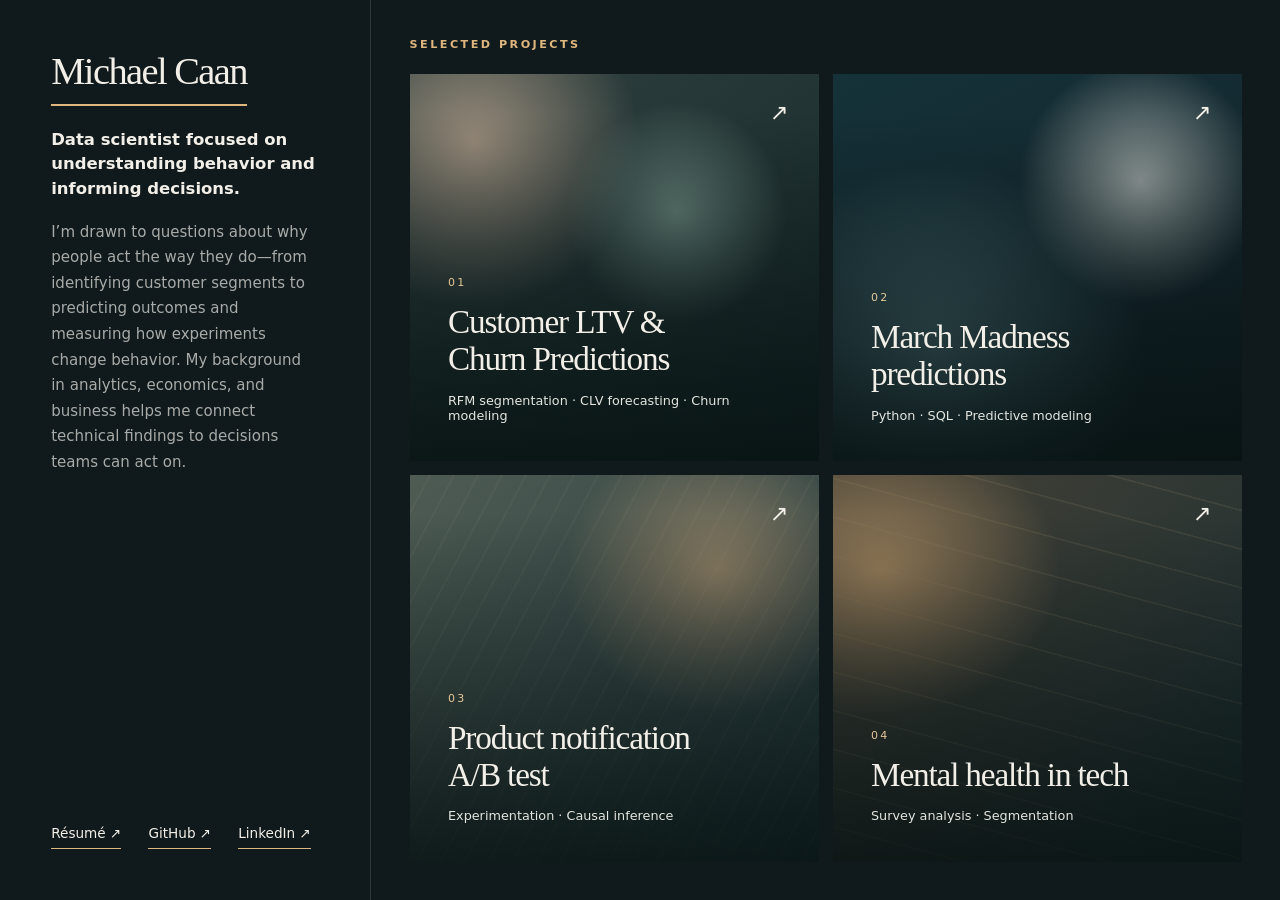
==== commit 9bf0104f: "updated bio" ====
--- a/index.html
+++ b/index.html
@@ -12,7 +12,10 @@
   <div class="shell">
     <aside class="sidebar" aria-label="Profile and navigation">
       <h1>Michael Caan</h1>
-      <p class="bio">Your short bio goes here.</p>
+      <div class="bio">
+        <p class="bio-lead">Data scientist focused on understanding behavior and informing decisions.</p>
+        <p>I’m drawn to questions about why people act the way they do—from identifying customer segments to predicting outcomes and measuring how experiments change behavior. My background in analytics, economics, and business helps me connect technical findings to decisions teams can act on.</p>
+      </div>
       <nav class="nav" aria-label="Main links"><a href="resume.html">Résumé ↗</a><a href="https://github.com/mcaan">GitHub ↗</a><a href="https://www.linkedin.com/in/mcaan/">LinkedIn ↗</a></nav>
     </aside>
     <main class="content" id="projects">
--- a/styles.css
+++ b/styles.css
@@ -5,3 +5,5 @@
     @media(max-width:900px){.shell{grid-template-columns:1fr}.sidebar{min-height:0;padding:30px;border-right:0;border-bottom:1px solid var(--line)}.nav{margin-top:8px;padding-top:15px}.content{padding:22px}.grid{grid-template-rows:repeat(2,minmax(250px,1fr))}}@media(max-width:600px){.grid{grid-template-columns:1fr;grid-template-rows:none}.card{min-height:270px}.top{align-items:start}.top p{text-align:right}}
     @media(prefers-reduced-motion:reduce){html{scroll-behavior:auto}.card::before,.arrow{transition:none}}
 .upcoming{cursor:default}.upcoming::after{background:linear-gradient(180deg,#0c15148a 10%,#071111e8 100%)}.upcoming:hover::before{transform:scale(1.01)}
+.sidebar h1{align-self:flex-start;border-bottom:2px solid #dfb77e;padding-bottom:12px;margin-bottom:22px}
+.bio p{margin:0}.bio p+p{margin-top:18px}.bio .bio-lead{color:var(--ink);font-size:1.03rem;font-weight:550;line-height:1.5}
